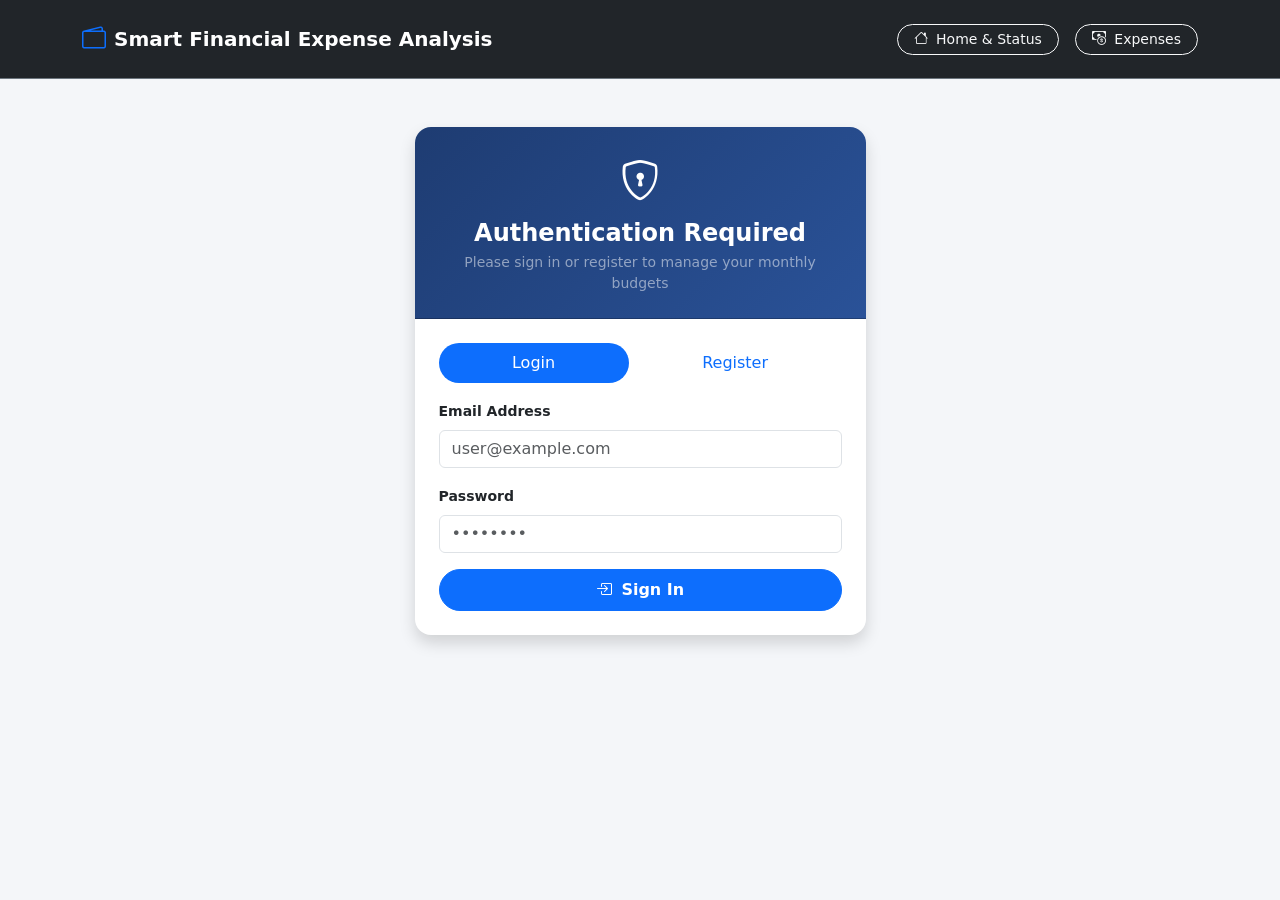
==== src/main/resources/static/budgets.html @ c17631f9 "update" ====
<!DOCTYPE html>
<html lang="en">
<head>
    <meta charset="UTF-8">
    <meta name="viewport" content="width=device-width, initial-scale=1.0">
    <title>Budget Management - Smart Financial Expense Analysis</title>
    <!-- Bootstrap 5 CSS -->
    <link href="https://cdn.jsdelivr.net/npm/bootstrap@5.3.3/dist/css/bootstrap.min.css" rel="stylesheet">
    <!-- Bootstrap Icons -->
    <link href="https://cdn.jsdelivr.net/npm/bootstrap-icons@1.11.3/font/bootstrap-icons.css" rel="stylesheet">
    <!-- Custom CSS -->
    <link rel="stylesheet" href="css/style.css">
</head>
<body>
    <!-- Top Navbar -->
    <nav class="navbar navbar-expand-lg navbar-dark bg-dark py-3 border-bottom border-secondary">
        <div class="container">
            <a class="navbar-brand fw-bold d-flex align-items-center gap-2" href="index.html">
                <i class="bi bi-wallet2 text-primary fs-4"></i>
                <span>Smart Financial Expense Analysis</span>
            </a>
            <button class="navbar-toggler" type="button" data-bs-toggle="collapse" data-bs-target="#navContent">
                <span class="navbar-toggler-icon"></span>
            </button>
            <div class="collapse navbar-collapse justify-content-end gap-3 mt-3 mt-lg-0" id="navContent">
                <a href="index.html" class="btn btn-outline-light btn-sm rounded-pill px-3">
                    <i class="bi bi-house me-1"></i> Home & Status
                </a>
                <a href="expenses.html" class="btn btn-outline-light btn-sm rounded-pill px-3">
                    <i class="bi bi-cash-coin me-1"></i> Expenses
                </a>
                <div id="authUserMenu" class="d-none align-items-center gap-2">
                    <span class="badge bg-primary-subtle text-primary border border-primary px-3 py-2 rounded-pill">
                        <i class="bi bi-person-circle me-1"></i> <span id="currentUserName">User</span>
                    </span>
                    <button id="btnLogout" class="btn btn-sm btn-outline-danger rounded-pill px-3">
                        <i class="bi bi-box-arrow-right me-1"></i> Logout
                    </button>
                </div>
            </div>
        </div>
    </nav>

    <!-- Main Container -->
    <main class="container my-4">
        <!-- Toast Notification Container -->
        <div class="position-fixed top-0 end-0 p-3" style="z-index: 1100;">
            <div id="actionToast" class="toast align-items-center text-white border-0" role="alert" aria-live="assertive" aria-atomic="true">
                <div class="d-flex">
                    <div class="toast-body" id="toastMessage">Notification message</div>
                    <button type="button" class="btn-close btn-close-white me-2 m-auto" data-bs-dismiss="toast"></button>
                </div>
            </div>
        </div>

        <!-- Auth Required Section (Displayed if not logged in) -->
        <section id="authRequiredSection" class="row justify-content-center my-5 d-none">
            <div class="col-md-6 col-lg-5">
                <div class="card shadow border-0 rounded-4 overflow-hidden">
                    <div class="card-header bg-gradient-primary text-white text-center p-4">
                        <i class="bi bi-shield-lock fs-1 d-block mb-2"></i>
                        <h4 class="fw-bold mb-1">Authentication Required</h4>
                        <p class="text-white-50 small mb-0">Please sign in or register to manage your monthly budgets</p>
                    </div>
                    <div class="card-body p-4">
                        <!-- Nav Tabs for Login / Register -->
                        <ul class="nav nav-pills nav-fill mb-3" id="authTab" role="tablist">
                            <li class="nav-item">
                                <button class="nav-link active rounded-pill" id="login-tab" data-bs-toggle="pill" data-bs-target="#tabLogin">Login</button>
                            </li>
                            <li class="nav-item">
                                <button class="nav-link rounded-pill" id="register-tab" data-bs-toggle="pill" data-bs-target="#tabRegister">Register</button>
                            </li>
                        </ul>

                        <div class="tab-content" id="authTabContent">
                            <!-- Login Form -->
                            <div class="tab-pane fade show active" id="tabLogin">
                                <form id="formLogin">
                                    <div id="loginAlert" class="alert alert-danger small d-none"></div>
                                    <div class="mb-3">
                                        <label class="form-label small fw-semibold">Email Address</label>
                                        <input type="email" id="loginEmail" class="form-control" placeholder="user@example.com" required>
                                    </div>
                                    <div class="mb-3">
                                        <label class="form-label small fw-semibold">Password</label>
                                        <input type="password" id="loginPassword" class="form-control" placeholder="••••••••" required>
                                    </div>
                                    <button type="submit" class="btn btn-primary w-100 rounded-pill py-2 fw-semibold">
                                        <i class="bi bi-box-arrow-in-right me-1"></i> Sign In
                                    </button>
                                </form>
                            </div>

                            <!-- Register Form -->
                            <div class="tab-pane fade" id="tabRegister">
                                <form id="formRegister">
                                    <div id="registerAlert" class="alert alert-danger small d-none"></div>
                                    <div class="mb-3">
                                        <label class="form-label small fw-semibold">Full Name</label>
                                        <input type="text" id="regName" class="form-control" placeholder="John Doe" required>
                                    </div>
                                    <div class="mb-3">
                                        <label class="form-label small fw-semibold">Email Address</label>
                                        <input type="email" id="regEmail" class="form-control" placeholder="user@example.com" required>
                                    </div>
                                    <div class="mb-3">
                                        <label class="form-label small fw-semibold">Password (min 6 characters)</label>
                                        <input type="password" id="regPassword" class="form-control" placeholder="••••••••" minlength="6" required>
                                    </div>
                                    <button type="submit" class="btn btn-success w-100 rounded-pill py-2 fw-semibold">
                                        <i class="bi bi-person-plus me-1"></i> Create Account
                                    </button>
                                </form>
                            </div>
                        </div>
                    </div>
                </div>
            </div>
        </section>

        <!-- Authenticated Budget Management Section -->
        <section id="budgetAppSection" class="d-none">
            <!-- Header -->
            <div class="d-flex flex-wrap justify-content-between align-items-center mb-4 gap-3">
                <div>
                    <h2 class="fw-bold mb-1 text-dark">
                        <i class="bi bi-pie-chart-fill text-primary me-2"></i>Budget Management
                    </h2>
                    <p class="text-muted small mb-0">Plan monthly spending limits, monitor expenses, and track utilization percentage</p>
                </div>
                <div>
                    <a href="#budgetFormCard" class="btn btn-primary rounded-pill px-4 shadow-sm fw-semibold">
                        <i class="bi bi-plus-circle me-2"></i>Set Budget
                    </a>
                </div>
            </div>

            <!-- Current Month Summary Card -->
            <div class="card shadow-sm border-0 rounded-4 overflow-hidden mb-4" id="currentMonthCard">
                <div class="card-header bg-gradient-primary text-white py-3 px-4 d-flex justify-content-between align-items-center">
                    <div>
                        <span class="text-white-50 text-uppercase small fw-semibold tracking-wide">Current Month Overview</span>
                        <h4 class="mb-0 fw-bold" id="currentMonthTitle">Loading Month...</h4>
                    </div>
                    <span id="currentMonthStatusBadge" class="badge bg-light text-dark px-3 py-2 rounded-pill fs-6 fw-bold">
                        Checking...
                    </span>
                </div>
                <div class="card-body p-4">
                    <!-- Metrics Row -->
                    <div class="row g-3 text-center mb-4">
                        <div class="col-6 col-md-3">
                            <div class="p-3 rounded-4 bg-light border">
                                <div class="text-muted small fw-semibold text-uppercase mb-1">Budget</div>
                                <h3 class="fw-bold text-dark mb-0" id="currentBudgetAmount">₹0.00</h3>
                            </div>
                        </div>
                        <div class="col-6 col-md-3">
                            <div class="p-3 rounded-4 bg-light border">
                                <div class="text-muted small fw-semibold text-uppercase mb-1">Spent</div>
                                <h3 class="fw-bold text-danger mb-0" id="currentSpentAmount">₹0.00</h3>
                            </div>
                        </div>
                        <div class="col-6 col-md-3">
                            <div class="p-3 rounded-4 bg-light border">
                                <div class="text-muted small fw-semibold text-uppercase mb-1">Remaining</div>
                                <h3 class="fw-bold text-success mb-0" id="currentRemainingAmount">₹0.00</h3>
                            </div>
                        </div>
                        <div class="col-6 col-md-3">
                            <div class="p-3 rounded-4 bg-light border">
                                <div class="text-muted small fw-semibold text-uppercase mb-1">Used</div>
                                <h3 class="fw-bold text-primary mb-0" id="currentUtilizationPercent">0.0%</h3>
                            </div>
                        </div>
                    </div>

                    <!-- Progress Bar Section -->
                    <div class="mb-2">
                        <div class="d-flex justify-content-between align-items-center mb-1">
                            <span class="small fw-semibold text-secondary">Budget Utilization Progress</span>
                            <span class="small fw-bold" id="progressBarLabel">0.0% Used</span>
                        </div>
                        <div class="progress" style="height: 14px; border-radius: 10px; background-color: #e9ecef;">
                            <div id="currentProgressBar" class="progress-bar progress-bar-striped progress-bar-animated bg-success"
                                 role="progressbar" style="width: 0%;" aria-valuenow="0" aria-valuemin="0" aria-valuemax="100">
                            </div>
                        </div>
                        <div class="d-flex justify-content-between mt-1">
                            <small class="text-muted">0%</small>
                            <small class="text-muted">100% Limit</small>
                        </div>
                    </div>

                    <!-- No Budget Configured Notice (if applicable) -->
                    <div id="noCurrentBudgetNotice" class="alert alert-info d-none mb-0 rounded-3 mt-3">
                        <i class="bi bi-info-circle me-2"></i>
                        No budget is configured for this month. Use the form below to allocate your budget.
                    </div>
                </div>
            </div>

            <!-- Create / Update Budget Form Card -->
            <div class="card shadow-sm border-0 rounded-4 mb-4" id="budgetFormCard">
                <div class="card-header bg-white py-3 px-4 border-bottom d-flex justify-content-between align-items-center">
                    <h5 class="fw-bold mb-0 text-dark" id="formCardTitle">
                        <i class="bi bi-pencil-square text-primary me-2"></i>Create or Update Budget
                    </h5>
                    <button type="button" id="btnCancelEdit" class="btn btn-sm btn-outline-secondary rounded-pill px-3 d-none">
                        Cancel Edit
                    </button>
                </div>
                <div class="card-body p-4">
                    <form id="budgetForm" class="row g-3">
                        <input type="hidden" id="formBudgetId">
                        <div id="formAlert" class="col-12 alert alert-danger small d-none"></div>

                        <!-- Month -->
                        <div class="col-md-4">
                            <label class="form-label small fw-semibold text-secondary">Month <span class="text-danger">*</span></label>
                            <select id="budgetMonth" class="form-select" required>
                                <option value="" disabled selected>Select month...</option>
                                <option value="1">1 - January</option>
                                <option value="2">2 - February</option>
                                <option value="3">3 - March</option>
                                <option value="4">4 - April</option>
                                <option value="5">5 - May</option>
                                <option value="6">6 - June</option>
                                <option value="7">7 - July</option>
                                <option value="8">8 - August</option>
                                <option value="9">9 - September</option>
                                <option value="10">10 - October</option>
                                <option value="11">11 - November</option>
                                <option value="12">12 - December</option>
                            </select>
                        </div>

                        <!-- Year -->
                        <div class="col-md-4">
                            <label class="form-label small fw-semibold text-secondary">Year <span class="text-danger">*</span></label>
                            <input type="number" id="budgetYear" class="form-control" min="2000" max="2100" placeholder="e.g. 2026" required>
                        </div>

                        <!-- Amount -->
                        <div class="col-md-4">
                            <label class="form-label small fw-semibold text-secondary">Budget Amount (₹) <span class="text-danger">*</span></label>
                            <div class="input-group">
                                <span class="input-group-text fw-bold">₹</span>
                                <input type="number" id="budgetAmount" class="form-control" step="0.01" min="0.01" placeholder="e.g. 20000.00" required>
                            </div>
                        </div>

                        <!-- Actions -->
                        <div class="col-12 d-flex justify-content-end gap-2 pt-2">
                            <button type="button" id="btnResetForm" class="btn btn-light rounded-pill px-4">
                                Reset
                            </button>
                            <button type="submit" id="btnSaveBudget" class="btn btn-primary rounded-pill px-4 fw-semibold">
                                <i class="bi bi-check2-circle me-1"></i> Save Budget
                            </button>
                        </div>
                    </form>
                </div>
            </div>

            <!-- Budget History Table Card -->
            <div class="card shadow-sm border-0 rounded-4 overflow-hidden mb-4">
                <div class="card-header bg-white py-3 px-4 d-flex justify-content-between align-items-center border-bottom">
                    <span class="fw-semibold text-secondary small text-uppercase tracking-wide">
                        <i class="bi bi-clock-history me-1 text-primary"></i> Budget History
                    </span>
                    <span id="budgetCountBadge" class="badge bg-secondary-subtle text-secondary px-3 py-2 rounded-pill">0 Records</span>
                </div>
                <div class="card-body p-0">
                    <div class="table-responsive">
                        <table class="table table-hover align-middle mb-0">
                            <thead class="table-light text-secondary small text-uppercase">
                                <tr>
                                    <th class="ps-4" style="width: 140px;">Month</th>
                                    <th style="width: 100px;">Year</th>
                                    <th style="width: 160px;">Budget</th>
                                    <th style="width: 160px;">Spent</th>
                                    <th style="width: 160px;">Remaining</th>
                                    <th style="width: 150px;">Status</th>
                                    <th class="text-end pe-4" style="width: 180px;">Actions</th>
                                </tr>
                            </thead>
                            <tbody id="budgetTableBody">
                                <!-- Populated dynamically by budgets.js -->
                            </tbody>
                        </table>
                    </div>

                    <!-- Empty State Placeholder -->
                    <div id="emptyBudgetState" class="text-center py-5 d-none">
                        <i class="bi bi-pie-chart text-muted display-4 d-block mb-3"></i>
                        <h5 class="fw-semibold text-secondary mb-1">No budgets recorded</h5>
                        <p class="text-muted small mb-3">You haven't set up any monthly budgets yet.</p>
                        <a href="#budgetFormCard" class="btn btn-sm btn-primary rounded-pill px-3">
                            <i class="bi bi-plus me-1"></i> Set your first budget
                        </a>
                    </div>

                    <!-- Loading State Placeholder -->
                    <div id="loadingBudgetState" class="text-center py-5">
                        <div class="spinner-border text-primary mb-2" role="status"></div>
                        <div class="text-muted small">Loading budgets...</div>
                    </div>
                </div>
            </div>
        </section>
    </main>

    <!-- Modal: View Budget Details -->
    <div class="modal fade" id="viewBudgetModal" tabindex="-1" aria-hidden="true">
        <div class="modal-dialog modal-dialog-centered">
            <div class="modal-content rounded-4 border-0 shadow">
                <div class="modal-header bg-gradient-primary text-white">
                    <h5 class="modal-title fw-bold" id="viewBudgetModalTitle">
                        <i class="bi bi-info-circle me-2"></i>Budget Details
                    </h5>
                    <button type="button" class="btn-close btn-close-white" data-bs-dismiss="modal"></button>
                </div>
                <div class="modal-body p-4">
                    <div class="text-center mb-4">
                        <h4 class="fw-bold mb-1" id="viewModalMonthYear">Month Year</h4>
                        <span id="viewModalStatusBadge" class="badge px-3 py-2 rounded-pill fs-6">UNDER_BUDGET</span>
                    </div>

                    <ul class="list-group list-group-flush rounded-3 border mb-3">
                        <li class="list-group-item d-flex justify-content-between align-items-center py-3">
                            <span class="text-muted">Total Budget</span>
                            <span class="fw-bold fs-5 text-dark" id="viewModalBudget">₹0.00</span>
                        </li>
                        <li class="list-group-item d-flex justify-content-between align-items-center py-3">
                            <span class="text-muted">Total Expenses (Spent)</span>
                            <span class="fw-bold fs-5 text-danger" id="viewModalSpent">₹0.00</span>
                        </li>
                        <li class="list-group-item d-flex justify-content-between align-items-center py-3">
                            <span class="text-muted">Remaining Budget</span>
                            <span class="fw-bold fs-5" id="viewModalRemaining">₹0.00</span>
                        </li>
                        <li class="list-group-item d-flex justify-content-between align-items-center py-3">
                            <span class="text-muted">Budget Utilization</span>
                            <span class="fw-bold fs-5 text-primary" id="viewModalUtilization">0.0%</span>
                        </li>
                    </ul>

                    <div class="mb-2">
                        <div class="d-flex justify-content-between align-items-center mb-1">
                            <span class="small fw-semibold text-secondary">Visual Utilization Bar</span>
                            <span class="small fw-bold" id="viewModalBarLabel">0.0%</span>
                        </div>
                        <div class="progress" style="height: 12px; border-radius: 8px;">
                            <div id="viewModalProgressBar" class="progress-bar" role="progressbar" style="width: 0%;"></div>
                        </div>
                    </div>
                </div>
                <div class="modal-footer border-0 pt-0">
                    <button type="button" class="btn btn-light rounded-pill px-4" data-bs-dismiss="modal">Close</button>
                </div>
            </div>
        </div>
    </div>

    <!-- Modal: Delete Confirmation -->
    <div class="modal fade" id="deleteBudgetModal" tabindex="-1" aria-hidden="true">
        <div class="modal-dialog modal-dialog-centered modal-sm">
            <div class="modal-content rounded-4 border-0 shadow">
                <div class="modal-body text-center p-4">
                    <i class="bi bi-exclamation-triangle text-danger display-5 d-block mb-3"></i>
                    <h5 class="fw-bold mb-2">Delete Budget?</h5>
                    <p class="text-muted small mb-4">Are you sure you want to delete this monthly budget? Expenses will remain untouched.</p>
                    <div class="d-flex justify-content-center gap-2">
                        <button type="button" class="btn btn-light rounded-pill px-3" data-bs-dismiss="modal">Cancel</button>
                        <button type="button" id="btnConfirmDeleteBudget" class="btn btn-danger rounded-pill px-3">Delete</button>
                    </div>
                </div>
            </div>
        </div>
    </div>

    <!-- Bootstrap 5 JS Bundle -->
    <script src="https://cdn.jsdelivr.net/npm/bootstrap@5.3.3/dist/js/bootstrap.bundle.min.js"></script>
    <!-- Budget Management JS -->
    <script src="js/budgets.js"></script>
</body>
</html>
---- src/main/resources/static/css/style.css ----
/* Custom Styles for Smart Financial Expense Analysis */
body {
    background: #f4f6f9;
    font-family: system-ui, -apple-system, "Segoe UI", Roboto, Helvetica, Arial, sans-serif;
    color: #333;
    min-height: 100vh;
}

.bg-gradient-primary {
    background: linear-gradient(135deg, #1e3c72 0%, #2a5298 100%);
}

.status-indicator {
    width: 14px;
    height: 14px;
    border-radius: 50%;
    display: inline-block;
    transition: all 0.3s ease;
}

.status-checking {
    background-color: #ffc107;
    box-shadow: 0 0 8px rgba(255, 193, 7, 0.6);
    animation: pulse 1.5s infinite;
}

.status-online {
    background-color: #198754;
    box-shadow: 0 0 10px rgba(25, 135, 84, 0.7);
}

.status-offline {
    background-color: #dc3545;
    box-shadow: 0 0 10px rgba(220, 53, 69, 0.7);
}

@keyframes pulse {
    0% { transform: scale(0.95); opacity: 0.8; }
    50% { transform: scale(1.15); opacity: 1; }
    100% { transform: scale(0.95); opacity: 0.8; }
}

pre {
    max-height: 200px;
    overflow-y: auto;
}

/* Project Stages Styling */
.stage-item {
    transition: all 0.2s ease-in-out;
    padding: 0.85rem 1.25rem;
}

.stage-item.stage-active {
    border-left: 4px solid #0d6efd !important;
    background-color: rgba(13, 110, 253, 0.08) !important;
}

.stage-item.stage-completed {
    border-left: 4px solid #198754 !important;
    background-color: #ffffff !important;
}

.stage-item.stage-upcoming {
    border-left: 4px solid transparent !important;
    background-color: #fcfcfc !important;
}
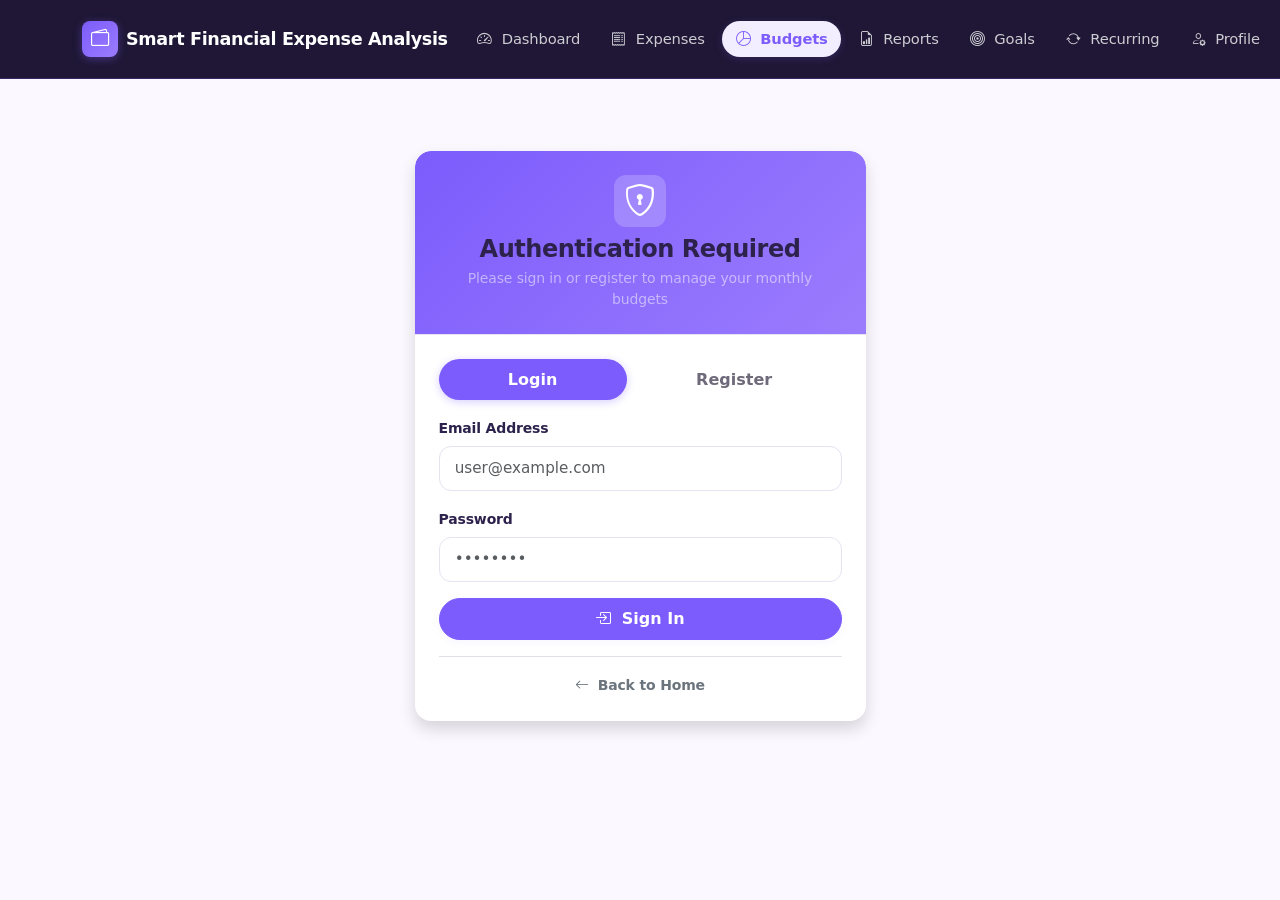
==== commit 81d4381b: "update" ====
--- a/src/main/resources/static/budgets.html
+++ b/src/main/resources/static/budgets.html
@@ -13,27 +13,66 @@
 </head>
 <body>
     <!-- Top Navbar -->
-    <nav class="navbar navbar-expand-lg navbar-dark bg-dark py-3 border-bottom border-secondary">
-        <div class="container">
-            <a class="navbar-brand fw-bold d-flex align-items-center gap-2" href="index.html">
-                <i class="bi bi-wallet2 text-primary fs-4"></i>
-                <span>Smart Financial Expense Analysis</span>
+    <nav class="navbar navbar-expand-xl navbar-dark app-navbar py-3 sticky-top">
+        <div class="container-xl">
+            <a class="navbar-brand d-flex align-items-center gap-2" href="index.html">
+                <span class="brand-icon">
+                    <i class="bi bi-wallet2"></i>
+                </span>
+                <span class="brand-text">Smart Financial Expense Analysis</span>
             </a>
-            <button class="navbar-toggler" type="button" data-bs-toggle="collapse" data-bs-target="#navContent">
-                <span class="navbar-toggler-icon"></span>
+            <button class="navbar-toggler border-0 shadow-none" type="button" data-bs-toggle="collapse" data-bs-target="#navContent" aria-controls="navContent" aria-expanded="false" aria-label="Toggle navigation">
+                <i class="bi bi-list fs-2 text-white"></i>
             </button>
-            <div class="collapse navbar-collapse justify-content-end gap-3 mt-3 mt-lg-0" id="navContent">
-                <a href="index.html" class="btn btn-outline-light btn-sm rounded-pill px-3">
-                    <i class="bi bi-house me-1"></i> Home & Status
-                </a>
-                <a href="expenses.html" class="btn btn-outline-light btn-sm rounded-pill px-3">
-                    <i class="bi bi-cash-coin me-1"></i> Expenses
-                </a>
-                <div id="authUserMenu" class="d-none align-items-center gap-2">
-                    <span class="badge bg-primary-subtle text-primary border border-primary px-3 py-2 rounded-pill">
-                        <i class="bi bi-person-circle me-1"></i> <span id="currentUserName">User</span>
-                    </span>
-                    <button id="btnLogout" class="btn btn-sm btn-outline-danger rounded-pill px-3">
+            <div class="collapse navbar-collapse justify-content-end" id="navContent">
+                <ul class="navbar-nav mx-auto mb-2 mb-xl-0 gap-1">
+                    <li class="nav-item">
+                        <a class="nav-link app-nav-link" href="dashboard.html">
+                            <i class="bi bi-speedometer2 me-1"></i> Dashboard
+                        </a>
+                    </li>
+                    <li class="nav-item">
+                        <a class="nav-link app-nav-link" href="expenses.html">
+                            <i class="bi bi-receipt me-1"></i> Expenses
+                        </a>
+                    </li>
+                    <li class="nav-item">
+                        <a class="nav-link app-nav-link active" href="budgets.html">
+                            <i class="bi bi-pie-chart me-1"></i> Budgets
+                        </a>
+                    </li>
+                    <li class="nav-item">
+                        <a class="nav-link app-nav-link" href="reports.html">
+                            <i class="bi bi-file-earmark-bar-graph me-1"></i> Reports
+                        </a>
+                    </li>
+                    <li class="nav-item">
+                        <a class="nav-link app-nav-link" href="goals.html">
+                            <i class="bi bi-bullseye me-1"></i> Goals
+                        </a>
+                    </li>
+                    <li class="nav-item">
+                        <a class="nav-link app-nav-link" href="recurring-expenses.html">
+                            <i class="bi bi-arrow-repeat me-1"></i> Recurring
+                        </a>
+                    </li>
+                    <li class="nav-item">
+                        <a class="nav-link app-nav-link" href="profile.html">
+                            <i class="bi bi-person-gear me-1"></i> Profile
+                        </a>
+                    </li>
+                    <li class="nav-item">
+                        <a class="nav-link app-nav-link nav-admin-item d-none" id="navAdminLink" href="admin.html">
+                            <i class="bi bi-shield-lock me-1"></i> Admin
+                        </a>
+                    </li>
+                </ul>
+                <div id="authUserMenu" class="d-none align-items-center gap-2 mt-2 mt-xl-0">
+                    <div class="user-pill d-flex align-items-center gap-2 px-3 py-1 rounded-pill">
+                        <i class="bi bi-person-circle"></i>
+                        <span id="currentUserName" class="fw-semibold small">User</span>
+                    </div>
+                    <button id="btnLogout" class="btn btn-outline-danger btn-sm rounded-pill px-3" aria-label="Logout">
                         <i class="bi bi-box-arrow-right me-1"></i> Logout
                     </button>
                 </div>
@@ -42,7 +81,7 @@
     </nav>
 
     <!-- Main Container -->
-    <main class="container my-4">
+    <main class="container-xl my-4">
         <!-- Toast Notification Container -->
         <div class="position-fixed top-0 end-0 p-3" style="z-index: 1100;">
             <div id="actionToast" class="toast align-items-center text-white border-0" role="alert" aria-live="assertive" aria-atomic="true">
@@ -58,7 +97,9 @@
             <div class="col-md-6 col-lg-5">
                 <div class="card shadow border-0 rounded-4 overflow-hidden">
                     <div class="card-header bg-gradient-primary text-white text-center p-4">
-                        <i class="bi bi-shield-lock fs-1 d-block mb-2"></i>
+                        <div class="stat-icon primary mx-auto mb-2" style="background: rgba(255,255,255,0.2); color: #ffffff;">
+                            <i class="bi bi-shield-lock fs-2"></i>
+                        </div>
                         <h4 class="fw-bold mb-1">Authentication Required</h4>
                         <p class="text-white-50 small mb-0">Please sign in or register to manage your monthly budgets</p>
                     </div>
@@ -114,6 +155,13 @@
                                 </form>
                             </div>
                         </div>
+
+                        <!-- Back to Home link -->
+                        <div class="text-center mt-3 pt-3 border-top">
+                            <a href="index.html" class="text-secondary small fw-semibold text-decoration-none">
+                                <i class="bi bi-arrow-left me-1"></i> Back to Home
+                            </a>
+                        </div>
                     </div>
                 </div>
             </div>
@@ -124,10 +172,10 @@
             <!-- Header -->
             <div class="d-flex flex-wrap justify-content-between align-items-center mb-4 gap-3">
                 <div>
-                    <h2 class="fw-bold mb-1 text-dark">
+                    <h2 class="fw-bold mb-1">
                         <i class="bi bi-pie-chart-fill text-primary me-2"></i>Budget Management
                     </h2>
-                    <p class="text-muted small mb-0">Plan monthly spending limits, monitor expenses, and track utilization percentage</p>
+                    <p class="text-secondary small mb-0">Plan monthly spending limits, monitor expenses, and track utilization percentage</p>
                 </div>
                 <div>
                     <a href="#budgetFormCard" class="btn btn-primary rounded-pill px-4 shadow-sm fw-semibold">
@@ -135,6 +183,9 @@
                     </a>
                 </div>
             </div>
+
+            <!-- Budget Alert Warnings -->
+            <div id="budgetAlertWarningContainer" class="mb-4 d-none"></div>
 
             <!-- Current Month Summary Card -->
             <div class="card shadow-sm border-0 rounded-4 overflow-hidden mb-4" id="currentMonthCard">
@@ -143,9 +194,14 @@
                         <span class="text-white-50 text-uppercase small fw-semibold tracking-wide">Current Month Overview</span>
                         <h4 class="mb-0 fw-bold" id="currentMonthTitle">Loading Month...</h4>
                     </div>
-                    <span id="currentMonthStatusBadge" class="badge bg-light text-dark px-3 py-2 rounded-pill fs-6 fw-bold">
-                        Checking...
-                    </span>
+                    <div class="d-flex align-items-center gap-2">
+                        <button type="button" id="btnEditCurrentBudget" class="btn btn-sm btn-light rounded-pill px-3 shadow-sm fw-semibold d-none" title="Edit current month budget">
+                            <i class="bi bi-pencil me-1"></i> Edit Budget
+                        </button>
+                        <span id="currentMonthStatusBadge" class="badge bg-light text-dark px-3 py-2 rounded-pill fs-6 fw-bold">
+                            Checking...
+                        </span>
+                    </div>
                 </div>
                 <div class="card-body p-4">
                     <!-- Metrics Row -->
@@ -182,7 +238,7 @@
                             <span class="small fw-semibold text-secondary">Budget Utilization Progress</span>
                             <span class="small fw-bold" id="progressBarLabel">0.0% Used</span>
                         </div>
-                        <div class="progress" style="height: 14px; border-radius: 10px; background-color: #e9ecef;">
+                        <div class="progress" style="height: 14px; border-radius: 10px;">
                             <div id="currentProgressBar" class="progress-bar progress-bar-striped progress-bar-animated bg-success"
                                  role="progressbar" style="width: 0%;" aria-valuenow="0" aria-valuemin="0" aria-valuemax="100">
                             </div>
@@ -205,7 +261,7 @@
             <div class="card shadow-sm border-0 rounded-4 mb-4" id="budgetFormCard">
                 <div class="card-header bg-white py-3 px-4 border-bottom d-flex justify-content-between align-items-center">
                     <h5 class="fw-bold mb-0 text-dark" id="formCardTitle">
-                        <i class="bi bi-pencil-square text-primary me-2"></i>Create or Update Budget
+                        <i class="bi bi-plus-circle text-primary me-2"></i>Create Budget
                     </h5>
                     <button type="button" id="btnCancelEdit" class="btn btn-sm btn-outline-secondary rounded-pill px-3 d-none">
                         Cancel Edit
@@ -253,11 +309,11 @@
 
                         <!-- Actions -->
                         <div class="col-12 d-flex justify-content-end gap-2 pt-2">
-                            <button type="button" id="btnResetForm" class="btn btn-light rounded-pill px-4">
+                            <button type="button" id="btnResetForm" class="btn btn-outline-secondary rounded-pill px-4">
                                 Reset
                             </button>
                             <button type="submit" id="btnSaveBudget" class="btn btn-primary rounded-pill px-4 fw-semibold">
-                                <i class="bi bi-check2-circle me-1"></i> Save Budget
+                                <i class="bi bi-plus-circle me-1"></i> Create Budget
                             </button>
                         </div>
                     </form>
@@ -270,12 +326,12 @@
                     <span class="fw-semibold text-secondary small text-uppercase tracking-wide">
                         <i class="bi bi-clock-history me-1 text-primary"></i> Budget History
                     </span>
-                    <span id="budgetCountBadge" class="badge bg-secondary-subtle text-secondary px-3 py-2 rounded-pill">0 Records</span>
+                    <span id="budgetCountBadge" class="badge badge-purple">0 Records</span>
                 </div>
                 <div class="card-body p-0">
                     <div class="table-responsive">
                         <table class="table table-hover align-middle mb-0">
-                            <thead class="table-light text-secondary small text-uppercase">
+                            <thead>
                                 <tr>
                                     <th class="ps-4" style="width: 140px;">Month</th>
                                     <th style="width: 100px;">Year</th>
@@ -293,12 +349,14 @@
                     </div>
 
                     <!-- Empty State Placeholder -->
-                    <div id="emptyBudgetState" class="text-center py-5 d-none">
-                        <i class="bi bi-pie-chart text-muted display-4 d-block mb-3"></i>
-                        <h5 class="fw-semibold text-secondary mb-1">No budgets recorded</h5>
-                        <p class="text-muted small mb-3">You haven't set up any monthly budgets yet.</p>
-                        <a href="#budgetFormCard" class="btn btn-sm btn-primary rounded-pill px-3">
-                            <i class="bi bi-plus me-1"></i> Set your first budget
+                    <div id="emptyBudgetState" class="empty-state d-none">
+                        <div class="empty-state-icon">
+                            <i class="bi bi-pie-chart"></i>
+                        </div>
+                        <h5 class="empty-state-title">No budgets recorded</h5>
+                        <p class="empty-state-text">You haven't set up any monthly budgets yet. Plan your monthly spending limits to stay financially disciplined.</p>
+                        <a href="#budgetFormCard" class="btn btn-primary rounded-pill px-4">
+                            <i class="bi bi-plus-circle me-1"></i> Set your first budget
                         </a>
                     </div>
 
@@ -315,12 +373,12 @@
     <!-- Modal: View Budget Details -->
     <div class="modal fade" id="viewBudgetModal" tabindex="-1" aria-hidden="true">
         <div class="modal-dialog modal-dialog-centered">
-            <div class="modal-content rounded-4 border-0 shadow">
+            <div class="modal-content border-0 shadow">
                 <div class="modal-header bg-gradient-primary text-white">
                     <h5 class="modal-title fw-bold" id="viewBudgetModalTitle">
                         <i class="bi bi-info-circle me-2"></i>Budget Details
                     </h5>
-                    <button type="button" class="btn-close btn-close-white" data-bs-dismiss="modal"></button>
+                    <button type="button" class="btn-close btn-close-white" data-bs-dismiss="modal" aria-label="Close"></button>
                 </div>
                 <div class="modal-body p-4">
                     <div class="text-center mb-4">
@@ -357,8 +415,11 @@
                         </div>
                     </div>
                 </div>
-                <div class="modal-footer border-0 pt-0">
-                    <button type="button" class="btn btn-light rounded-pill px-4" data-bs-dismiss="modal">Close</button>
+                <div class="modal-footer border-0 pt-0 d-flex justify-content-end gap-2">
+                    <button type="button" class="btn btn-outline-secondary rounded-pill px-4" data-bs-dismiss="modal">Close</button>
+                    <button type="button" id="btnEditModalBudget" class="btn btn-primary rounded-pill px-4 fw-semibold">
+                        <i class="bi bi-pencil me-1"></i> Edit Budget
+                    </button>
                 </div>
             </div>
         </div>
@@ -367,13 +428,15 @@
     <!-- Modal: Delete Confirmation -->
     <div class="modal fade" id="deleteBudgetModal" tabindex="-1" aria-hidden="true">
         <div class="modal-dialog modal-dialog-centered modal-sm">
-            <div class="modal-content rounded-4 border-0 shadow">
+            <div class="modal-content border-0 shadow">
                 <div class="modal-body text-center p-4">
-                    <i class="bi bi-exclamation-triangle text-danger display-5 d-block mb-3"></i>
+                    <div class="stat-icon danger mx-auto mb-3" style="width: 3.5rem; height: 3.5rem;">
+                        <i class="bi bi-exclamation-triangle"></i>
+                    </div>
                     <h5 class="fw-bold mb-2">Delete Budget?</h5>
-                    <p class="text-muted small mb-4">Are you sure you want to delete this monthly budget? Expenses will remain untouched.</p>
+                    <p class="text-secondary small mb-4">Are you sure you want to delete this monthly budget? Expenses will remain untouched.</p>
                     <div class="d-flex justify-content-center gap-2">
-                        <button type="button" class="btn btn-light rounded-pill px-3" data-bs-dismiss="modal">Cancel</button>
+                        <button type="button" class="btn btn-outline-secondary rounded-pill px-3" data-bs-dismiss="modal">Cancel</button>
                         <button type="button" id="btnConfirmDeleteBudget" class="btn btn-danger rounded-pill px-3">Delete</button>
                     </div>
                 </div>
--- a/src/main/resources/static/css/style.css
+++ b/src/main/resources/static/css/style.css
@@ -1,21 +1,671 @@
-/* Custom Styles for Smart Financial Expense Analysis */
+/* ===================================================================
+ * Smart Financial Expense Analysis
+ * Global Design System: Light Purple + White SaaS Theme
+ * =================================================================== */
+
+:root {
+    /* Brand Purple Palette */
+    --primary: #7C5CFC;
+    --primary-hover: #6845EC;
+    --primary-active: #5833D8;
+    --primary-light: #F3EEFF;
+    --primary-light-hover: #E9DEFF;
+    --primary-subtle: #FAF8FF;
+    --primary-border: #E2D9F8;
+    
+    /* Typography & Contrast */
+    --text-primary: #2D224C;
+    --text-body: #423B52;
+    --text-secondary: #6F6A7A;
+    --text-muted: #8E879C;
+    
+    /* Surfaces & Layout */
+    --bg-main: #FBF9FF;
+    --bg-surface: #FFFFFF;
+    --border-color: #E7E1F0;
+    --border-subtle: #F0EBF8;
+    --navbar-bg: #1F1735;
+    
+    /* Semantic Colors */
+    --success: #10B981;
+    --success-light: #ECFDF5;
+    --success-border: #A7F3D0;
+    --warning: #F59E0B;
+    --warning-light: #FFFBEB;
+    --warning-border: #FDE68A;
+    --danger: #EF4444;
+    --danger-light: #FEF2F2;
+    --danger-border: #FECACA;
+    --info: #6366F1;
+    --info-light: #EEF2FF;
+    
+    /* Elevation Shadows */
+    --shadow-sm: 0 2px 8px rgba(124, 92, 252, 0.06);
+    --shadow-md: 0 4px 16px rgba(124, 92, 252, 0.08);
+    --shadow-lg: 0 10px 30px rgba(124, 92, 252, 0.12);
+    
+    /* Border Radii */
+    --radius-sm: 0.5rem;
+    --radius-md: 0.75rem;
+    --radius-lg: 1rem;
+    --radius-xl: 1.25rem;
+    --radius-pill: 50rem;
+}
+
+/* Base Document Setup */
+html {
+    scroll-behavior: smooth;
+}
+
 body {
-    background: #f4f6f9;
-    font-family: system-ui, -apple-system, "Segoe UI", Roboto, Helvetica, Arial, sans-serif;
-    color: #333;
+    background-color: var(--bg-main);
+    color: var(--text-body);
+    font-family: system-ui, -apple-system, "Segoe UI", Roboto, "Helvetica Neue", Arial, sans-serif;
     min-height: 100vh;
+    display: flex;
+    flex-direction: column;
+    overflow-x: hidden;
+    -webkit-font-smoothing: antialiased;
+}
+
+main {
+    flex: 1 0 auto;
+}
+
+/* Headings */
+h1, h2, h3, h4, h5, h6, .h1, .h2, .h3, .h4, .h5, .h6 {
+    color: var(--text-primary);
+    font-weight: 700;
+    letter-spacing: -0.02em;
+}
+
+p, span, div {
+    letter-spacing: -0.01em;
+}
+
+/* ===================================================================
+ * App Navbar Component (Shared Consistent Across Pages)
+ * =================================================================== */
+.app-navbar {
+    background-color: var(--navbar-bg) !important;
+    border-bottom: 1px solid rgba(124, 92, 252, 0.25) !important;
+    backdrop-filter: blur(12px);
+    -webkit-backdrop-filter: blur(12px);
+    transition: all 0.25s ease;
+    z-index: 1040;
+}
+
+.app-navbar .brand-icon {
+    width: 2.25rem;
+    height: 2.25rem;
+    background: linear-gradient(135deg, var(--primary) 0%, #9B7CFD 100%);
+    color: #ffffff;
+    border-radius: var(--radius-sm);
+    display: inline-flex;
+    align-items: center;
+    justify-content: center;
+    font-size: 1.15rem;
+    box-shadow: 0 2px 8px rgba(124, 92, 252, 0.4);
+    flex-shrink: 0;
+}
+
+.app-navbar .brand-text {
+    font-weight: 700;
+    font-size: 1.1rem;
+    letter-spacing: -0.02em;
+    color: #ffffff;
+}
+
+/* Navigation Links */
+.app-nav-link {
+    color: rgba(255, 255, 255, 0.78) !important;
+    font-weight: 500;
+    font-size: 0.92rem;
+    padding: 0.45rem 0.85rem !important;
+    border-radius: var(--radius-pill);
+    transition: all 0.2s ease-in-out;
+    display: inline-flex;
+    align-items: center;
+    gap: 0.35rem;
+    text-decoration: none;
+}
+
+.app-nav-link:hover, .app-nav-link:focus {
+    color: #ffffff !important;
+    background-color: rgba(124, 92, 252, 0.2);
+}
+
+/* Clear Active State (Light Purple + Purple text pill) */
+.app-nav-link.active {
+    background-color: var(--primary-light) !important;
+    color: var(--primary) !important;
+    font-weight: 700 !important;
+    box-shadow: 0 2px 8px rgba(124, 92, 252, 0.2);
+}
+
+.app-nav-link.active:hover {
+    background-color: var(--primary-light-hover) !important;
+    color: var(--primary-hover) !important;
+}
+
+.app-nav-link.nav-admin-item {
+    color: #F87171 !important;
+    border: 1px solid rgba(239, 68, 68, 0.4);
+}
+
+.app-nav-link.nav-admin-item:hover {
+    background-color: rgba(239, 68, 68, 0.15) !important;
+    color: #ffffff !important;
+}
+
+.app-nav-link.nav-admin-item.active {
+    background-color: #FEF2F2 !important;
+    color: #DC2626 !important;
+    border-color: #FCA5A5 !important;
+}
+
+/* User Pill & Logout */
+.user-pill {
+    background-color: rgba(124, 92, 252, 0.15);
+    border: 1px solid rgba(124, 92, 252, 0.3);
+    color: #ffffff;
+    font-size: 0.875rem;
+}
+
+.user-pill i {
+    color: #C4B5FD;
+}
+
+/* Navbar toggler on mobile */
+.navbar-toggler {
+    padding: 0.35rem 0.6rem;
+}
+
+.navbar-toggler:focus {
+    box-shadow: 0 0 0 0.2rem rgba(124, 92, 252, 0.3);
+}
+
+@media (max-width: 1199.98px) {
+    .app-navbar .navbar-collapse {
+        background-color: #1A132C;
+        padding: 1rem;
+        margin-top: 0.75rem;
+        border-radius: var(--radius-lg);
+        border: 1px solid rgba(124, 92, 252, 0.25);
+    }
+    
+    .app-navbar .navbar-nav {
+        gap: 0.4rem !important;
+    }
+    
+    .app-nav-link {
+        width: 100%;
+        padding: 0.65rem 1rem !important;
+        font-size: 1rem;
+    }
+
+    #authUserMenu {
+        flex-direction: column;
+        align-items: stretch !important;
+        gap: 0.75rem !important;
+        padding-top: 0.75rem;
+        border-top: 1px solid rgba(255, 255, 255, 0.1);
+    }
+
+    .user-pill {
+        justify-content: center;
+        padding: 0.6rem 1rem !important;
+    }
+
+    #btnLogout {
+        width: 100%;
+        padding: 0.55rem 1rem !important;
+    }
+}
+
+/* ===================================================================
+ * Button System
+ * =================================================================== */
+.btn {
+    border-radius: var(--radius-pill);
+    font-weight: 600;
+    transition: all 0.2s ease-in-out;
+    display: inline-flex;
+    align-items: center;
+    justify-content: center;
+    gap: 0.4rem;
+}
+
+/* Primary Button */
+.btn-primary {
+    background-color: var(--primary) !important;
+    border-color: var(--primary) !important;
+    color: #ffffff !important;
+    box-shadow: var(--shadow-sm);
+}
+
+.btn-primary:hover, .btn-primary:focus {
+    background-color: var(--primary-hover) !important;
+    border-color: var(--primary-hover) !important;
+    box-shadow: 0 4px 14px rgba(124, 92, 252, 0.35) !important;
+    transform: translateY(-1px);
+}
+
+.btn-primary:active {
+    background-color: var(--primary-active) !important;
+    border-color: var(--primary-active) !important;
+    transform: translateY(0);
+}
+
+/* Outline Primary Button */
+.btn-outline-primary {
+    color: var(--primary) !important;
+    border-color: var(--primary) !important;
+    background-color: transparent !important;
+}
+
+.btn-outline-primary:hover, .btn-outline-primary:focus {
+    background-color: var(--primary-light) !important;
+    border-color: var(--primary) !important;
+    color: var(--primary-hover) !important;
+    box-shadow: 0 4px 12px rgba(124, 92, 252, 0.15) !important;
+    transform: translateY(-1px);
+}
+
+/* Light Purple Subtle Button */
+.btn-light-purple {
+    background-color: var(--primary-light) !important;
+    color: var(--primary) !important;
+    border: 1px solid var(--primary-border) !important;
+}
+
+.btn-light-purple:hover, .btn-light-purple:focus {
+    background-color: var(--primary-light-hover) !important;
+    color: var(--primary-active) !important;
+    border-color: var(--primary) !important;
+}
+
+/* Semantic Buttons */
+.btn-success {
+    background-color: var(--success) !important;
+    border-color: var(--success) !important;
+    color: #ffffff !important;
+}
+
+.btn-danger {
+    background-color: var(--danger) !important;
+    border-color: var(--danger) !important;
+    color: #ffffff !important;
+}
+
+.btn-info {
+    background-color: var(--info) !important;
+    border-color: var(--info) !important;
+    color: #ffffff !important;
+}
+
+.btn-outline-info {
+    color: var(--info) !important;
+    border-color: var(--info) !important;
+    background-color: transparent !important;
+}
+
+.btn-outline-info:hover, .btn-outline-info:focus {
+    background-color: var(--info-light) !important;
+    color: #4338CA !important;
+    border-color: var(--info) !important;
+}
+
+/* ===================================================================
+ * Surface Cards & Containers
+ * =================================================================== */
+.card {
+    background-color: var(--bg-surface);
+    border: 1px solid var(--border-color);
+    border-radius: var(--radius-lg);
+    box-shadow: var(--shadow-sm);
+    transition: transform 0.2s ease, box-shadow 0.2s ease, border-color 0.2s ease;
+}
+
+.card-header {
+    background-color: var(--bg-surface);
+    border-bottom: 1px solid var(--border-color);
+    padding: 1.25rem 1.5rem;
+    border-top-left-radius: var(--radius-lg) !important;
+    border-top-right-radius: var(--radius-lg) !important;
+}
+
+.card-body {
+    padding: 1.5rem;
+}
+
+.card-footer {
+    background-color: var(--primary-subtle);
+    border-top: 1px solid var(--border-color);
+    padding: 1rem 1.5rem;
+    border-bottom-left-radius: var(--radius-lg) !important;
+    border-bottom-right-radius: var(--radius-lg) !important;
+}
+
+/* Premium KPI Stat Card */
+.stat-card {
+    background-color: var(--bg-surface);
+    border: 1px solid var(--border-color);
+    border-radius: var(--radius-lg);
+    padding: 1.35rem 1.5rem;
+    box-shadow: var(--shadow-sm);
+    transition: all 0.2s ease-in-out;
+    height: 100%;
+}
+
+.stat-card:hover {
+    transform: translateY(-2px);
+    box-shadow: var(--shadow-md);
+    border-color: var(--primary-border);
+}
+
+.stat-icon {
+    width: 3.25rem;
+    height: 3.25rem;
+    border-radius: var(--radius-md);
+    display: inline-flex;
+    align-items: center;
+    justify-content: center;
+    font-size: 1.6rem;
+    flex-shrink: 0;
+}
+
+.stat-icon.primary {
+    background-color: var(--primary-light);
+    color: var(--primary);
+}
+
+.stat-icon.success {
+    background-color: var(--success-light);
+    color: var(--success);
+}
+
+.stat-icon.warning {
+    background-color: var(--warning-light);
+    color: var(--warning);
+}
+
+.stat-icon.danger {
+    background-color: var(--danger-light);
+    color: var(--danger);
+}
+
+.stat-icon.info {
+    background-color: var(--info-light);
+    color: var(--info);
+}
+
+.stat-value {
+    font-size: 1.75rem;
+    font-weight: 800;
+    color: var(--text-primary);
+    line-height: 1.2;
+    letter-spacing: -0.02em;
+}
+
+.stat-label {
+    font-size: 0.85rem;
+    font-weight: 600;
+    color: var(--text-secondary);
+    text-transform: uppercase;
+    letter-spacing: 0.05em;
+    margin-bottom: 0.35rem;
+}
+
+/* ===================================================================
+ * Form Controls & Input Fields
+ * =================================================================== */
+.form-label {
+    color: var(--text-primary);
+    font-weight: 600;
+    font-size: 0.875rem;
+    margin-bottom: 0.4rem;
+}
+
+.form-control, .form-select {
+    border-radius: var(--radius-md);
+    border: 1px solid var(--border-color);
+    padding: 0.65rem 0.95rem;
+    color: var(--text-primary);
+    background-color: var(--bg-surface);
+    font-size: 0.95rem;
+    transition: border-color 0.15s ease-in-out, box-shadow 0.15s ease-in-out;
+}
+
+.form-control:focus, .form-select:focus {
+    border-color: var(--primary) !important;
+    box-shadow: 0 0 0 0.25rem rgba(124, 92, 252, 0.18) !important;
+    background-color: #ffffff;
+}
+
+.input-group-text {
+    background-color: var(--primary-light);
+    border: 1px solid var(--border-color);
+    color: var(--primary);
+    border-radius: var(--radius-md);
+    font-weight: 600;
+}
+
+/* Nav Pills (Tabs) */
+.nav-pills .nav-link {
+    color: var(--text-secondary);
+    font-weight: 600;
+    padding: 0.55rem 1.25rem;
+    border-radius: var(--radius-pill);
+    transition: all 0.2s ease;
+}
+
+.nav-pills .nav-link:hover {
+    color: var(--primary);
+    background-color: var(--primary-light);
+}
+
+.nav-pills .nav-link.active {
+    background-color: var(--primary) !important;
+    color: #ffffff !important;
+    box-shadow: 0 2px 8px rgba(124, 92, 252, 0.3);
+}
+
+/* Progress Bar */
+.progress {
+    height: 0.65rem;
+    border-radius: var(--radius-pill);
+    background-color: #EDE8F5;
+    overflow: hidden;
+}
+
+.progress-bar {
+    background-color: var(--primary) !important;
+    border-radius: var(--radius-pill);
+    transition: width 0.6s cubic-bezier(0.4, 0, 0.2, 1);
+}
+
+/* ===================================================================
+ * Tables & Responsive Views
+ * =================================================================== */
+.table-responsive {
+    border-radius: var(--radius-md);
+    border: 1px solid var(--border-color);
+    background-color: var(--bg-surface);
+    overflow-x: auto;
+}
+
+.table {
+    margin-bottom: 0;
+    vertical-align: middle;
+}
+
+.table thead th {
+    background-color: var(--primary-subtle) !important;
+    color: var(--text-primary) !important;
+    font-weight: 700 !important;
+    font-size: 0.85rem !important;
+    text-transform: uppercase !important;
+    letter-spacing: 0.05em !important;
+    padding: 0.85rem 1rem !important;
+    border-bottom: 1px solid var(--border-color) !important;
+    white-space: nowrap;
+}
+
+.table tbody td {
+    padding: 0.85rem 1rem;
+    border-bottom: 1px solid var(--border-subtle);
+    color: var(--text-body);
+    font-size: 0.92rem;
+}
+
+.table tbody tr:last-child td {
+    border-bottom: none;
+}
+
+.table tbody tr:hover {
+    background-color: rgba(124, 92, 252, 0.025);
+}
+
+/* Currency & Monetary Values */
+.currency-val {
+    font-family: system-ui, -apple-system, sans-serif;
+    font-weight: 700;
+    color: var(--text-primary);
+}
+
+/* ===================================================================
+ * Semantic Badges & Chips
+ * =================================================================== */
+.badge {
+    font-weight: 600;
+    padding: 0.35rem 0.75rem;
+    border-radius: var(--radius-pill);
+    letter-spacing: 0.02em;
+    font-size: 0.78rem;
+}
+
+.badge-purple, .badge.bg-primary {
+    background-color: var(--primary-light) !important;
+    color: var(--primary) !important;
+    border: 1px solid var(--primary-border);
+}
+
+.badge-success-subtle {
+    background-color: var(--success-light) !important;
+    color: var(--success) !important;
+    border: 1px solid var(--success-border);
+}
+
+.badge-warning-subtle {
+    background-color: var(--warning-light) !important;
+    color: #B45309 !important;
+    border: 1px solid var(--warning-border);
+}
+
+.badge-danger-subtle {
+    background-color: var(--danger-light) !important;
+    color: var(--danger) !important;
+    border: 1px solid var(--danger-border);
+}
+
+/* Text & Accent Helpers */
+.text-primary {
+    color: var(--primary) !important;
+}
+
+.bg-primary {
+    background-color: var(--primary) !important;
+}
+
+.bg-primary-subtle {
+    background-color: var(--primary-light) !important;
+    color: var(--primary) !important;
 }
 
 .bg-gradient-primary {
-    background: linear-gradient(135deg, #1e3c72 0%, #2a5298 100%);
-}
-
+    background: linear-gradient(135deg, #7C5CFC 0%, #9B7CFD 100%) !important;
+}
+
+.border-primary {
+    border-color: var(--primary) !important;
+}
+
+/* ===================================================================
+ * Modals
+ * =================================================================== */
+.modal-content {
+    background-color: var(--bg-surface);
+    border: 1px solid var(--border-color);
+    border-radius: var(--radius-xl);
+    box-shadow: var(--shadow-lg);
+    overflow: hidden;
+}
+
+.modal-header {
+    background: linear-gradient(135deg, #FAF8FF 0%, #F3EEFF 100%);
+    border-bottom: 1px solid var(--border-color);
+    padding: 1.25rem 1.75rem;
+}
+
+.modal-title {
+    color: var(--text-primary);
+    font-weight: 700;
+}
+
+.modal-body {
+    padding: 1.75rem;
+}
+
+.modal-footer {
+    background-color: var(--primary-subtle);
+    border-top: 1px solid var(--border-color);
+    padding: 1rem 1.75rem;
+}
+
+/* ===================================================================
+ * Empty States & Micro-Widgets
+ * =================================================================== */
+.empty-state {
+    padding: 3.5rem 1.5rem;
+    text-align: center;
+}
+
+.empty-state-icon {
+    width: 4rem;
+    height: 4rem;
+    border-radius: 50%;
+    background-color: var(--primary-light);
+    color: var(--primary);
+    display: inline-flex;
+    align-items: center;
+    justify-content: center;
+    font-size: 1.85rem;
+    margin-bottom: 1.25rem;
+}
+
+.empty-state-title {
+    font-size: 1.25rem;
+    font-weight: 700;
+    color: var(--text-primary);
+    margin-bottom: 0.5rem;
+}
+
+.empty-state-text {
+    color: var(--text-secondary);
+    font-size: 0.95rem;
+    max-width: 420px;
+    margin: 0 auto 1.5rem auto;
+}
+
+/* Health Indicator */
 .status-indicator {
-    width: 14px;
-    height: 14px;
+    width: 12px;
+    height: 12px;
     border-radius: 50%;
     display: inline-block;
     transition: all 0.3s ease;
+    flex-shrink: 0;
 }
 
 .status-checking {
@@ -25,13 +675,13 @@
 }
 
 .status-online {
-    background-color: #198754;
-    box-shadow: 0 0 10px rgba(25, 135, 84, 0.7);
+    background-color: #10B981;
+    box-shadow: 0 0 8px rgba(16, 185, 129, 0.6);
 }
 
 .status-offline {
-    background-color: #dc3545;
-    box-shadow: 0 0 10px rgba(220, 53, 69, 0.7);
+    background-color: #EF4444;
+    box-shadow: 0 0 8px rgba(239, 68, 68, 0.6);
 }
 
 @keyframes pulse {
@@ -40,29 +690,255 @@
     100% { transform: scale(0.95); opacity: 0.8; }
 }
 
-pre {
-    max-height: 200px;
-    overflow-y: auto;
-}
-
-/* Project Stages Styling */
-.stage-item {
-    transition: all 0.2s ease-in-out;
-    padding: 0.85rem 1.25rem;
-}
-
-.stage-item.stage-active {
-    border-left: 4px solid #0d6efd !important;
-    background-color: rgba(13, 110, 253, 0.08) !important;
-}
-
-.stage-item.stage-completed {
-    border-left: 4px solid #198754 !important;
-    background-color: #ffffff !important;
-}
-
-.stage-item.stage-upcoming {
-    border-left: 4px solid transparent !important;
-    background-color: #fcfcfc !important;
-}
-
+/* ===================================================================
+ * Mini Landing Page (index.html) Specialized Styles
+ * =================================================================== */
+.hero-section {
+    background: linear-gradient(180deg, #F3EEFF 0%, #FAF8FF 60%, #FFFFFF 100%);
+    padding: 4.5rem 0 3.5rem;
+    border-bottom: 1px solid var(--border-color);
+}
+
+.hero-badge {
+    background-color: #EBE4FF;
+    color: var(--primary);
+    font-weight: 600;
+    font-size: 0.85rem;
+    padding: 0.35rem 1rem;
+    border-radius: var(--radius-pill);
+    display: inline-flex;
+    align-items: center;
+    gap: 0.45rem;
+    border: 1px solid var(--primary-border);
+}
+
+.hero-title {
+    font-size: 2.85rem;
+    font-weight: 800;
+    line-height: 1.18;
+    color: var(--text-primary);
+    letter-spacing: -0.03em;
+}
+
+.hero-lead {
+    font-size: 1.12rem;
+    color: var(--text-secondary);
+    line-height: 1.6;
+}
+
+/* Hero SaaS Mockup Preview Card */
+.hero-mockup-card {
+    background: #FFFFFF;
+    border: 1px solid var(--border-color);
+    border-radius: var(--radius-xl);
+    box-shadow: 0 20px 45px rgba(124, 92, 252, 0.14);
+    padding: 1.5rem;
+    margin-top: 2.5rem;
+    text-align: left;
+}
+
+.mockup-header {
+    display: flex;
+    align-items: center;
+    justify-content: space-between;
+    padding-bottom: 1rem;
+    border-bottom: 1px solid var(--border-subtle);
+    margin-bottom: 1.25rem;
+}
+
+.mockup-dots {
+    display: flex;
+    gap: 0.35rem;
+}
+
+.mockup-dot {
+    width: 10px;
+    height: 10px;
+    border-radius: 50%;
+}
+
+.mockup-dot.red { background-color: #EF4444; }
+.mockup-dot.yellow { background-color: #F59E0B; }
+.mockup-dot.green { background-color: #10B981; }
+
+/* Feature Cards */
+.feature-card {
+    background-color: var(--bg-surface);
+    border: 1px solid var(--border-color);
+    border-radius: var(--radius-lg);
+    padding: 1.75rem 1.5rem;
+    height: 100%;
+    box-shadow: var(--shadow-sm);
+    transition: all 0.25s ease-in-out;
+}
+
+.feature-card:hover {
+    transform: translateY(-4px);
+    box-shadow: var(--shadow-md);
+    border-color: var(--primary-border);
+}
+
+.feature-icon-wrapper {
+    width: 3.25rem;
+    height: 3.25rem;
+    border-radius: var(--radius-md);
+    background-color: var(--primary-light);
+    color: var(--primary);
+    display: inline-flex;
+    align-items: center;
+    justify-content: center;
+    font-size: 1.5rem;
+    margin-bottom: 1.25rem;
+    transition: all 0.2s ease;
+}
+
+.feature-card:hover .feature-icon-wrapper {
+    background-color: var(--primary);
+    color: #ffffff;
+    box-shadow: 0 4px 12px rgba(124, 92, 252, 0.3);
+}
+
+/* About Card */
+.about-card {
+    background: linear-gradient(135deg, #FFFFFF 0%, #FAF8FF 100%);
+    border: 1px solid var(--border-color);
+    border-radius: var(--radius-xl);
+    padding: 2.5rem;
+    box-shadow: var(--shadow-sm);
+}
+
+/* How It Works Steps */
+.step-card {
+    background-color: var(--bg-surface);
+    border: 1px solid var(--border-color);
+    border-radius: var(--radius-lg);
+    padding: 2.25rem 1.5rem;
+    text-align: center;
+    height: 100%;
+    box-shadow: var(--shadow-sm);
+    transition: all 0.2s ease;
+}
+
+.step-card:hover {
+    transform: translateY(-3px);
+    box-shadow: var(--shadow-md);
+}
+
+.step-badge {
+    width: 2.75rem;
+    height: 2.75rem;
+    border-radius: 50%;
+    background: linear-gradient(135deg, var(--primary) 0%, #9B7CFD 100%);
+    color: #ffffff;
+    font-weight: 800;
+    display: inline-flex;
+    align-items: center;
+    justify-content: center;
+    font-size: 1.1rem;
+    margin-bottom: 1.25rem;
+    box-shadow: 0 4px 12px rgba(124, 92, 252, 0.3);
+}
+
+/* Call to Action Section */
+.cta-section {
+    background: linear-gradient(135deg, #7C5CFC 0%, #9B7CFD 100%);
+    color: #ffffff;
+    border-radius: var(--radius-xl);
+    padding: 3.5rem 2rem;
+    text-align: center;
+    box-shadow: var(--shadow-lg);
+}
+
+.cta-section h2 {
+    color: #ffffff !important;
+}
+
+.cta-section p {
+    color: rgba(255, 255, 255, 0.92);
+}
+
+/* Footer */
+.footer-section {
+    background-color: var(--navbar-bg);
+    color: rgba(255, 255, 255, 0.7);
+    border-top: 1px solid rgba(124, 92, 252, 0.25);
+    padding: 2.5rem 0 1.5rem;
+    font-size: 0.9rem;
+}
+
+.footer-section a {
+    color: rgba(255, 255, 255, 0.8);
+    text-decoration: none;
+    transition: color 0.15s ease;
+}
+
+.footer-section a:hover {
+    color: #ffffff;
+}
+
+/* ===================================================================
+ * Print Styling for Financial Reports
+ * =================================================================== */
+@media print {
+    body {
+        background: #ffffff !important;
+        color: #000000 !important;
+        font-size: 10pt;
+    }
+
+    .app-navbar,
+    .no-print,
+    #filterCard,
+    #exportButtons,
+    #actionToast,
+    .btn,
+    .toast,
+    .footer-section {
+        display: none !important;
+    }
+
+    .container, .container-xl, .container-fluid {
+        max-width: 100% !important;
+        width: 100% !important;
+        padding: 0 !important;
+        margin: 0 !important;
+    }
+
+    .card {
+        border: 1px solid #dee2e6 !important;
+        box-shadow: none !important;
+        margin-bottom: 1rem !important;
+        page-break-inside: avoid;
+    }
+
+    .card-header {
+        background-color: #f8f9fa !important;
+        color: #000000 !important;
+        font-weight: bold;
+    }
+
+    table {
+        width: 100% !important;
+        border-collapse: collapse !important;
+        page-break-inside: auto;
+    }
+
+    tr {
+        page-break-inside: avoid;
+        page-break-after: auto;
+    }
+
+    th, td {
+        border: 1px solid #dee2e6 !important;
+        padding: 4px 8px !important;
+    }
+
+    .print-header {
+        display: block !important;
+        margin-bottom: 1.5rem;
+    }
+}
+
+.print-header {
+    display: none;
+}
